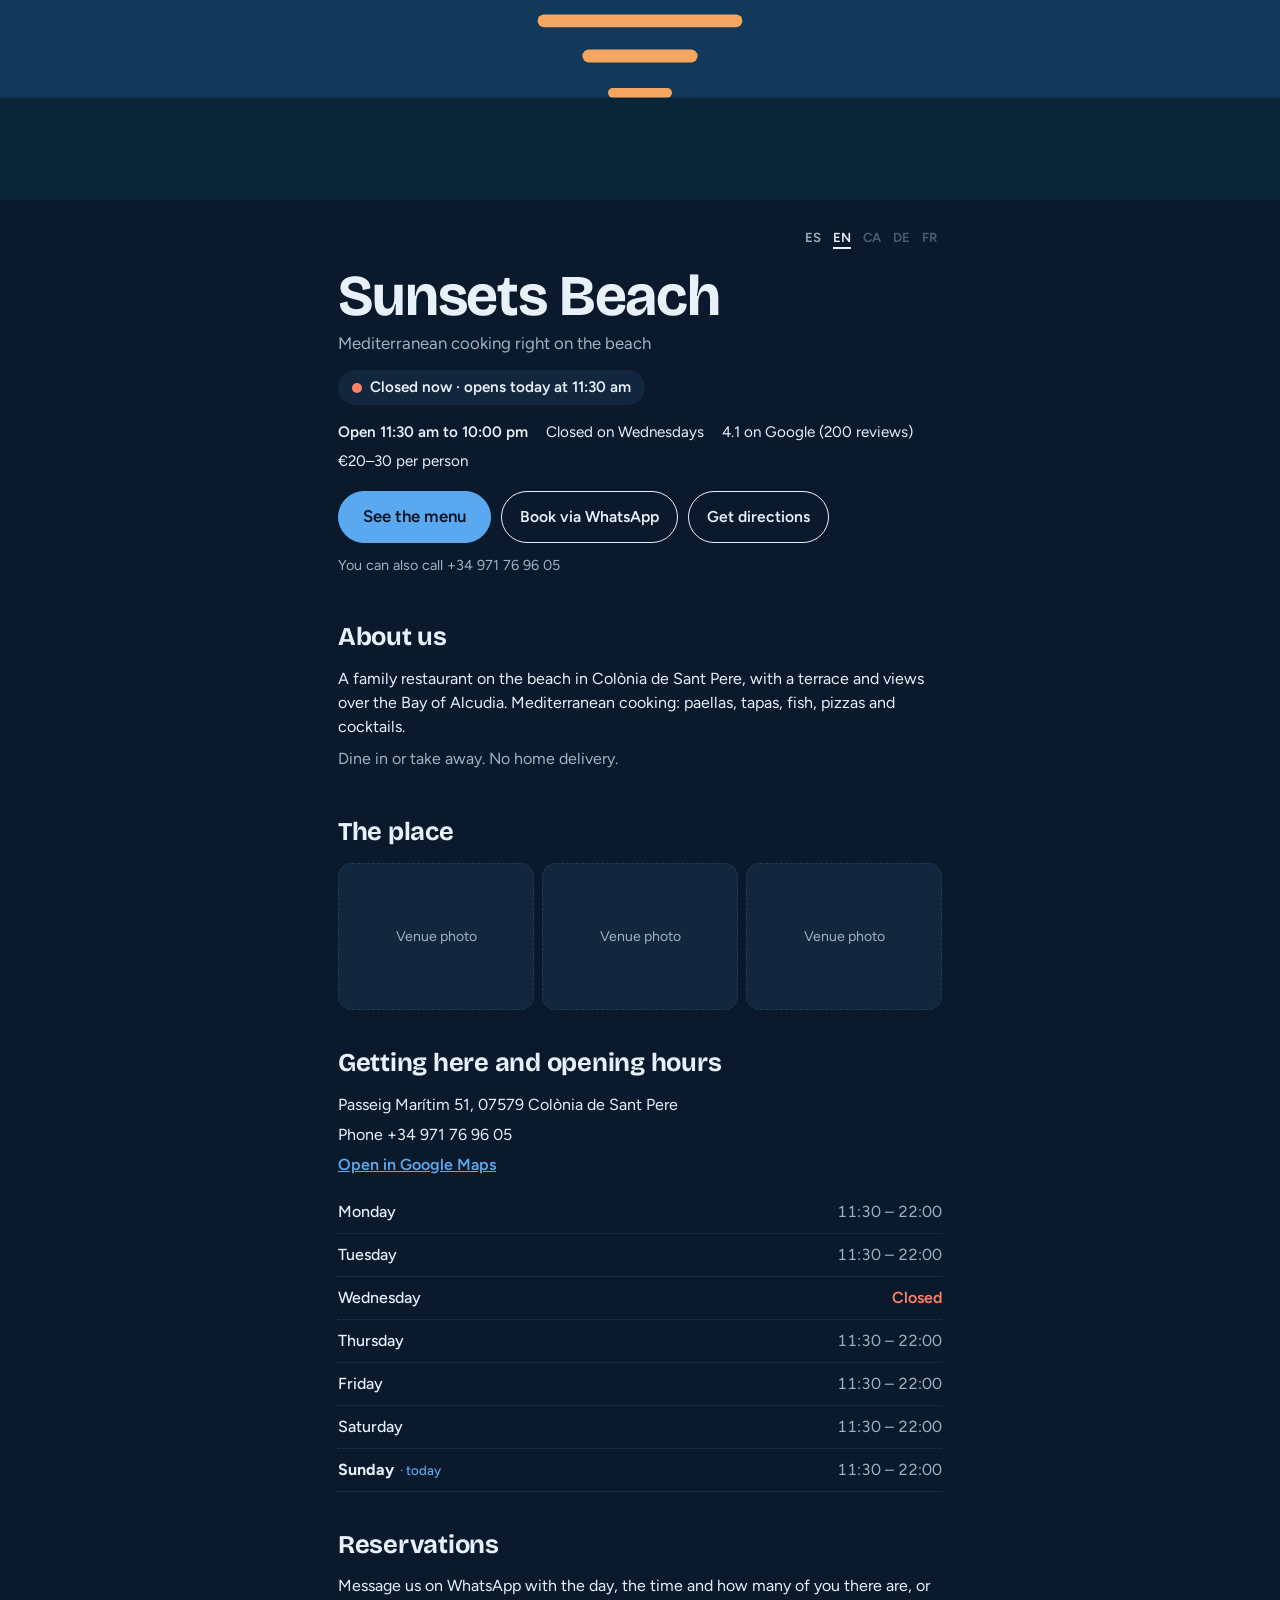
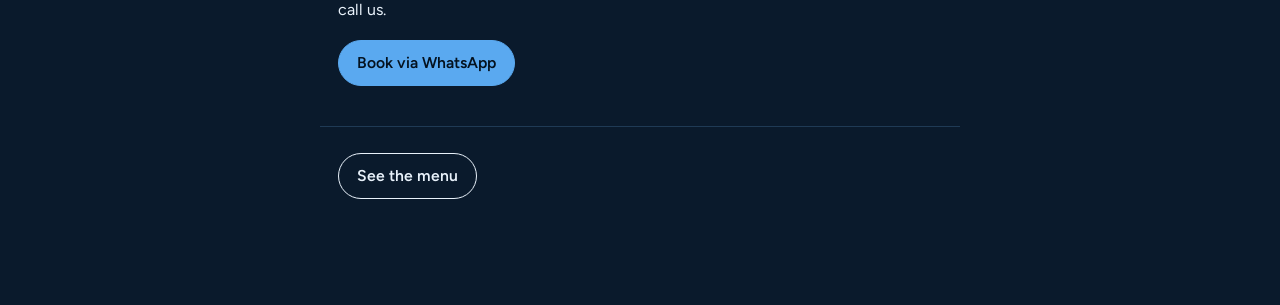
==== index.html @ a3f98890 "Icono de camara en lugar de la etiqueta y ficha desde favoritos El plato con ficha lleva un icono de" ====
<!doctype html>
<html lang="es">
<head>
<meta charset="utf-8">
<meta name="viewport" content="width=device-width, initial-scale=1, viewport-fit=cover">
<title>Sunsets Beach</title>
<link rel="preconnect" href="https://fonts.googleapis.com">
<link rel="preconnect" href="https://fonts.gstatic.com" crossorigin>
<link rel="stylesheet" href="https://fonts.googleapis.com/css2?family=Bricolage+Grotesque:opsz,wght@12..96,500;12..96,700&family=Figtree:wght@400;500;600&display=swap">
<script>try{if(localStorage.getItem("sb-theme")==="light")document.documentElement.setAttribute("data-theme","light")}catch(e){}</script>
<link rel="stylesheet" href="style.css?v=20261004c">
</head>
<body>
<svg class="hero-art" viewBox="0 0 400 200" preserveAspectRatio="xMidYMax slice" role="img" aria-label="Atardecer sobre el mar">
  <defs>
    <linearGradient id="sky" x1="0" y1="0" x2="0" y2="1">
      <stop class="sky-a" offset="0"/><stop class="sky-b" offset="0.62"/><stop class="sky-c" offset="1"/>
    </linearGradient>
    <clipPath id="above"><rect x="0" y="0" width="400" height="126"/></clipPath>
  </defs>
  <rect width="400" height="126" fill="url(#sky)"/>
  <circle class="sun" cx="200" cy="126" r="52" clip-path="url(#above)"/>
  <rect class="sea-a" y="126" width="400" height="74"/>
  <rect class="sea-b" y="168" width="400" height="32"/>
  <rect class="glint" x="150" y="132" width="100" height="4" rx="2"/>
  <rect class="glint" x="168" y="142" width="64" height="4" rx="2"/>
  <rect class="glint" x="182" y="153" width="36" height="4" rx="2"/>
  <rect class="glint" x="190" y="165" width="20" height="3" rx="1.5"/>
</svg>
<main>
  <div class="wrap intro">
    <div class="bar-top" style="margin-bottom:14px"><span></span><div class="lang" id="lang" aria-label="Idioma"></div></div>
    <h1>Sunsets Beach</h1>
    <p class="tagline" id="tagline"></p>
    <p class="status" id="status" role="status"></p>
    <ul class="facts" id="facts"></ul>
    <div class="actions">
      <a class="btn primary big" id="seeMenu" href="carta.html"></a>
      <a class="btn" id="reserve" href="#" target="_blank" rel="noopener"></a>
      <a class="btn" id="route" href="https://www.google.com/maps/search/?api=1&query=Sunsets+beach+Passeig+maritim+51+Colonia+de+Sant+Pere" target="_blank" rel="noopener"></a>
    </div>
    <p class="contact" id="contact"></p>
  </div>

  <section class="wrap p-section">
    <h2 id="aboutH"></h2>
    <p id="aboutP"></p>
    <p id="serviceP" style="color:var(--muted)"></p>
  </section>

  <section class="wrap p-section">
    <h2 id="photosH"></h2>
    <div class="photos" id="photos"></div>
  </section>

  <section class="wrap p-section">
    <h2 id="findH"></h2>
    <div class="place">
      <span id="addr"></span>
      <span id="phone"></span>
      <a class="inline" id="mapLink" href="https://www.google.com/maps/search/?api=1&query=Sunsets+beach+Passeig+maritim+51+Colonia+de+Sant+Pere" target="_blank" rel="noopener"></a>
    </div>
    <dl class="hours" id="hours" style="margin-top:14px"></dl>
  </section>

  <section class="wrap p-section">
    <h2 id="bookH"></h2>
    <p id="bookP"></p>
    <div class="actions"><a class="btn primary" id="bookWa" href="#" target="_blank" rel="noopener"></a></div>
  </section>

  <footer class="wrap" style="margin-top:40px">
    <a class="btn" id="footMenu" href="carta.html"></a>
  </footer>
</main>
<script type="application/ld+json">{"@context": "https://schema.org", "@type": "Restaurant", "name": "Sunsets Beach", "servesCuisine": "Mediterranean", "telephone": "+34971769605", "hasMenu": "carta.html", "address": {"@type": "PostalAddress", "streetAddress": "Passeig Marítim 51", "postalCode": "07579", "addressLocality": "Colònia de Sant Pere", "addressRegion": "Illes Balears", "addressCountry": "ES"}, "openingHoursSpecification": [{"@type": "OpeningHoursSpecification", "dayOfWeek": ["Monday", "Tuesday", "Thursday", "Friday", "Saturday", "Sunday"], "opens": "11:30", "closes": "22:00"}]}</script>
<script src="data.js?v=20261004c"></script>
<script src="portada.js?v=20261004c"></script>
</body>
</html>
---- style.css ----
/* Palette: blues taken from the restaurant's existing look. Warm tones stay only in the sunset artwork and as a warning colour. */
/* Oscuro por defecto; el claro se activa con data-theme="light" (ajuste en Filtros). */
:root {
  --bg: #0A1A2C;
  --ink: #E8F1FA;
  --muted: #9DB3C8;
  --line: #1F3A55;
  --accent: #5AA9F0;
  --on-accent: #04121F;
  --chip: #12273D;
  --raised: #1D4068;
  --raised-line: #5AA9F0;
  --warn: #FF8266;
  --ok: #4FD08E;
  --sky-a: #5B3F6B;
  --sky-b: #C4533F;
  --sky-c: #F08A4B;
  --sun: #FFD79A;
  --sea-a: #12395A;
  --sea-b: #0A2438;
  --glint: #F5A762;
  --font-display: "Bricolage Grotesque", "Trebuchet MS", system-ui, sans-serif;
  --font-body: "Figtree", system-ui, -apple-system, "Segoe UI", sans-serif;
  color-scheme: dark;
}
:root[data-theme="light"] {
  --bg: #F4F8FC;
  --ink: #0E2A47;
  --muted: #4A647D;
  --line: #D3E0EC;
  --accent: #1565C0;
  --on-accent: #FFFFFF;
  --chip: #E3EDF7;
  --raised: #FFFFFF;
  --raised-line: #1565C0;
  --warn: #C8391F;
  --ok: #1B8553;
  --sky-a: #FFD98F;
  --sky-b: #F7945F;
  --sky-c: #D2432A;
  --sun: #FFF0C2;
  --sea-a: #1B5E8F;
  --sea-b: #0F3F66;
  --glint: #FFD98F;
  color-scheme: light;
}

* { box-sizing: border-box; }
body {
  background: var(--bg);
  color: var(--ink);
  font-family: var(--font-body);
  font-size: 16px;
  line-height: 1.5;
  margin: 0;
  padding-bottom: 96px;
}
@media (prefers-reduced-motion: no-preference) { html { scroll-behavior: smooth; } }
button { font: inherit; color: inherit; }
:focus-visible { outline: 3px solid var(--accent); outline-offset: 2px; border-radius: 6px; }

.hero-art { display: block; width: 100%; height: 200px; }
.hero-art .sky-a { stop-color: var(--sky-a); }
.hero-art .sky-b { stop-color: var(--sky-b); }
.hero-art .sky-c { stop-color: var(--sky-c); }
.hero-art .sun { fill: var(--sun); }
.hero-art .sea-a { fill: var(--sea-a); }
.hero-art .sea-b { fill: var(--sea-b); }
.hero-art .glint { fill: var(--glint); }

.wrap { max-width: 640px; margin: 0 auto; padding-inline: 18px; }

.intro { padding-block: 22px 8px; }
.intro h1 {
  font-family: var(--font-display);
  font-weight: 700;
  font-size: clamp(2.4rem, 11vw, 3.6rem);
  line-height: 1;
  letter-spacing: -0.02em;
  margin: 0 0 6px;
  text-wrap: balance;
}
.intro .tagline { margin: 0; color: var(--muted); font-size: 1.05rem; }
.facts { display: flex; flex-wrap: wrap; gap: 6px 18px; margin: 16px 0 0; padding: 0; list-style: none; font-size: 0.95rem; }
.facts li { min-width: 0; }
.facts b { font-weight: 600; }

.actions { display: flex; flex-wrap: wrap; gap: 10px; margin-top: 18px; }
.btn {
  display: inline-flex; align-items: center; gap: 8px;
  min-height: 46px; padding: 0 18px;
  border-radius: 999px; border: 1.5px solid var(--ink);
  background: transparent; color: var(--ink);
  font-weight: 600; font-size: 0.98rem; text-decoration: none; cursor: pointer;
}
.btn.primary { background: var(--accent); border-color: var(--accent); color: var(--on-accent); }
.contact { margin: 12px 0 0; font-size: 0.9rem; color: var(--muted); }

.bar {
  position: sticky; top: env(safe-area-inset-top, 0px); z-index: 5;
  background: var(--bg); border-bottom: 1px solid var(--line);
  margin-top: 8px;
}
.bar-inner { display: flex; flex-direction: column; gap: 8px; padding-block: 10px; }
.bar-top { display: flex; align-items: center; justify-content: space-between; gap: 12px; }
.seg { display: flex; padding: 3px; gap: 2px; background: var(--chip); border-radius: 999px; }
.seg button { border: 0; background: transparent; border-radius: 999px; padding: 7px 18px; font-weight: 600; font-size: 0.95rem; cursor: pointer; color: var(--ink); }
.seg button[aria-pressed="true"] { background: var(--ink); color: var(--bg); }
.chips { display: flex; gap: 8px; overflow-x: auto; min-width: 0; scrollbar-width: none; padding-block: 2px; }
.chips::-webkit-scrollbar { display: none; }
.chip {
  flex: none; border: 0; background: var(--chip); color: var(--ink);
  border-radius: 999px; padding: 8px 14px; font-weight: 500; font-size: 0.92rem; cursor: pointer; white-space: nowrap;
}
.chip[aria-current="true"] { background: var(--ink); color: var(--bg); }
.lang { display: flex; gap: 2px; flex: none; font-size: 0.82rem; font-weight: 600; }
.lang button { border: 0; background: transparent; padding: 6px 5px; cursor: pointer; color: var(--muted); border-radius: 6px; }
.lang button[aria-pressed="true"] { color: var(--ink); text-decoration: underline; text-decoration-thickness: 2px; text-underline-offset: 5px; }
.lang button[disabled] { opacity: 0.45; cursor: not-allowed; }

.section { padding-top: 24px; scroll-margin-top: 118px; }
.section h2 {
  font-family: var(--font-display); font-weight: 700; font-size: 1.45rem; letter-spacing: -0.01em;
  margin: 0 0 4px;
}
.note { margin: 0 0 6px; color: var(--muted); font-size: 0.92rem; }
.dishes { list-style: none; margin: 0; padding: 0; }
.dish {
  display: grid; grid-template-columns: minmax(0, 1fr) auto auto; align-items: start; column-gap: 10px;
  padding: 14px 0; border-bottom: 1px dotted var(--line);
}
.dish h3 { margin: 0; font-size: 1.04rem; font-weight: 600; line-height: 1.3; }
.dish p { margin: 2px 0 0; color: var(--muted); font-size: 0.93rem; line-height: 1.4; }
.price { font-weight: 600; font-variant-numeric: tabular-nums; white-space: nowrap; padding-top: 1px; text-align: right; }
.price small { display: block; font-weight: 400; color: var(--muted); font-size: 0.74rem; }
.fav { border: 0; background: transparent; width: 36px; height: 36px; margin: -6px -8px 0 0; display: grid; place-items: center; cursor: pointer; border-radius: 50%; }
.fav svg { width: 22px; height: 22px; fill: none; stroke: var(--muted); stroke-width: 1.8; }
.fav[aria-pressed="true"] svg { fill: var(--warn); stroke: var(--warn); }
.extras { margin-top: 14px; padding: 14px 16px; background: var(--chip); border-radius: 14px; }
.extras h3 { margin: 0 0 8px; font-size: 0.95rem; font-weight: 600; }
.extras ul { list-style: none; margin: 0; padding: 0; display: grid; gap: 4px; }
.extras li { display: flex; justify-content: space-between; gap: 12px; font-size: 0.93rem; font-variant-numeric: tabular-nums; }
.demo-note { margin: 12px 0 0; font-size: 0.8rem; line-height: 1.35; color: var(--muted); }
.demo-note b { font-weight: 600; color: var(--ink); }
.group-title { font-family: var(--font-display); font-weight: 700; font-size: 1.15rem; color: var(--muted); margin: 44px 0 0; padding-top: 14px; border-top: 1px solid var(--line); scroll-margin-top: 118px; }
#menu > .group-title:first-child { position: absolute; width: 1px; height: 1px; margin: 0; padding: 0; border: 0; overflow: hidden; clip-path: inset(50%); white-space: nowrap; }

footer { margin-top: 40px; padding-block: 26px 10px; border-top: 1px solid var(--line); color: var(--muted); font-size: 0.92rem; }
footer p { margin: 0 0 4px; }

.tray {
  position: fixed; left: 0; right: 0; bottom: 0; z-index: 8;
  padding: 0 20px calc(18px + env(safe-area-inset-bottom, 0px));
  background: var(--raised); border-top: 2px solid var(--raised-line);
  border-radius: 18px 18px 0 0; box-shadow: 0 -12px 32px rgba(0, 0, 0, 0.45);
}
.tray[hidden] { display: none; }
.tray-inner { max-width: 640px; margin: 0 auto; }
.tray-total { font-variant-numeric: tabular-nums; font-weight: 700; }
.tray-list { list-style: none; margin: 4px 0 8px; padding: 0; max-height: 34vh; overflow-y: auto; transition: max-height 0.28s ease; }
.tray-list li { display: flex; justify-content: space-between; gap: 14px; padding: 14px 0; border-bottom: 1px solid color-mix(in srgb, var(--ink) 16%, transparent); font-size: 0.94rem; }
.tray-list li span:first-child { min-width: 0; }
.tray-note { margin: 14px 0 0; font-size: 0.82rem; color: var(--muted); }
.link-btn { border: 0; background: transparent; color: var(--accent); font-weight: 600; cursor: pointer; padding: 0; text-decoration: underline; }

/* ---- portada y cabecera de la carta ---- */
.slim { display: flex; align-items: center; justify-content: space-between; gap: 12px; padding-block: 14px 4px; }
.slim a { display: inline-flex; align-items: center; gap: 10px; color: var(--ink); text-decoration: none; font-family: var(--font-display); font-weight: 700; font-size: 1.3rem; letter-spacing: -0.01em; }
.slim svg { width: 34px; height: 34px; flex: none; }
.slim .where { color: var(--muted); font-family: var(--font-body); font-weight: 500; font-size: 0.95rem; }
.btn.big { min-height: 52px; padding: 0 24px; font-size: 1.05rem; }
.p-section { padding-top: 34px; }
.p-section h2 { font-family: var(--font-display); font-weight: 700; font-size: 1.6rem; letter-spacing: -0.01em; margin: 0 0 10px; }
.p-section p { margin: 0 0 8px; max-width: 60ch; }
.photos { display: grid; grid-template-columns: repeat(3, minmax(0, 1fr)); gap: 8px; margin-top: 12px; }
.ph { aspect-ratio: 4 / 3; max-width: 100%; border: 1.5px dashed var(--line); border-radius: 14px; background: var(--chip); display: grid; place-items: center; text-align: center; padding: 10px; color: var(--muted); font-size: 0.88rem; }
.hours { margin: 0; padding: 0; }
.hours div { display: flex; justify-content: space-between; gap: 12px; padding: 9px 0; border-bottom: 1px dotted var(--line); font-variant-numeric: tabular-nums; }
.hours dt { font-weight: 500; }
.hours dd { margin: 0; color: var(--muted); }
.hours .off dd { color: var(--warn); font-weight: 600; }
.place { display: grid; gap: 6px; }
.place a.inline { color: var(--accent); font-weight: 600; }
[hidden] { display: none !important; }

/* ---- alérgenos ---- */
.al-text { margin: 5px 0 0; font-size: 0.86rem; font-style: italic; color: var(--muted); line-height: 1.35; }
.al-text .hit { font-weight: 600; color: var(--warn); }
.al-ctrl { display: flex; flex-wrap: wrap; align-items: center; gap: 10px 16px; margin-top: 18px; }
.switch { display: inline-flex; align-items: center; gap: 10px; border: 0; background: transparent; cursor: pointer; font-weight: 600; font-size: 0.95rem; padding: 4px 0; }
.switch .track { width: 44px; height: 26px; border-radius: 999px; background: var(--line); position: relative; flex: none; transition: background 0.15s; }
.switch .track::after { content: ""; position: absolute; top: 3px; left: 3px; width: 20px; height: 20px; border-radius: 50%; background: var(--bg); transition: transform 0.15s; }
.switch[aria-checked="true"] .track { background: var(--accent); }
.switch[aria-checked="true"] .track::after { transform: translateX(18px); }
.btn.small { min-height: 38px; padding: 0 14px; font-size: 0.9rem; }
.btn.small[aria-expanded="true"] { background: var(--ink); color: var(--bg); }
.avoid-panel { margin-top: 12px; padding: 14px 16px; background: var(--chip); border-radius: 14px; }
.avoid-panel h3, .sheet h3 { margin: 0; font-size: 0.98rem; font-weight: 600; }
.avoid-panel .opts, .sheet .opts { display: flex; flex-wrap: wrap; gap: 8px; margin-top: 10px; }
.opt { border: 1.5px solid var(--line); background: var(--bg); color: var(--ink); border-radius: 999px; padding: 7px 13px; cursor: pointer; font-size: 0.9rem; }
.opt[aria-pressed="true"] { background: var(--accent); border-color: var(--accent); color: var(--on-accent); font-weight: 600; }
.avoid-panel .tray-note { margin-top: 10px; }
.avoid-status { margin: 10px 0 0; font-size: 0.92rem; }
.avoid-status b { font-weight: 600; }

/* ---- dieta ---- */
.tags { display: flex; flex-wrap: wrap; gap: 5px; margin-top: 6px; }
.tag { font-size: 0.74rem; font-weight: 600; padding: 2px 9px; border-radius: 999px; background: var(--chip); color: var(--ink); }
.filter-sec + .filter-sec { margin-top: 16px; }
.dish.nofit h3, .dish.nofit p:not(.al-text), .dish.nofit .price { opacity: 0.4; }

/* ---- resumen desplegable ---- */
.tray-head { position: relative; display: flex; align-items: center; justify-content: space-between; gap: 12px; width: 100%; border: 0; background: transparent; cursor: pointer; padding: 26px 0 18px; text-align: left; touch-action: none; user-select: none; }
.grab { position: absolute; top: 9px; left: 50%; width: 42px; height: 4px; margin-left: -21px; border-radius: 2px; background: color-mix(in srgb, var(--ink) 45%, transparent); }
.th-left { display: flex; flex-direction: column; min-width: 0; }
.th-left span { font-weight: 600; }
.th-left small { color: var(--muted); font-size: 0.82rem; }
.th-right { display: flex; align-items: center; gap: 10px; flex: none; }
.chev { width: 36px; height: 36px; border-radius: 50%; background: var(--accent); color: var(--on-accent); display: grid; place-items: center; transition: transform 0.2s; }
.chev svg { width: 20px; height: 20px; fill: none; stroke: currentColor; stroke-width: 2.4; stroke-linecap: round; stroke-linejoin: round; }
.tray-head[aria-expanded="true"] .chev { transform: rotate(180deg); }
.tray-list li { align-items: center; }
.tray-list .nm { flex: 1; min-width: 0; }
.tray-list .pr { min-width: 66px; text-align: right; font-variant-numeric: tabular-nums; }
.step { display: inline-flex; align-items: center; gap: 8px; flex: none; }
.step button { width: 38px; height: 38px; border-radius: 50%; border: 1.5px solid color-mix(in srgb, var(--ink) 40%, transparent); background: transparent; cursor: pointer; font-size: 1.1rem; line-height: 1; }
.step span { min-width: 22px; text-align: center; font-weight: 600; font-variant-numeric: tabular-nums; }
.tray-actions { display: flex; flex-wrap: wrap; align-items: center; gap: 12px 22px; margin-top: 20px; }

/* ---- buscador ---- */
.search { margin-top: 8px; }
.search input { width: 100%; min-height: 48px; border: 1.5px solid var(--line); border-radius: 999px; padding: 0 20px; background: var(--bg); color: var(--ink); font: inherit; }
.search input::placeholder { color: var(--muted); }
.search-info { margin: 8px 4px 0; color: var(--muted); font-size: 0.9rem; }

/* ---- modo camarero ---- */
.waiter { position: fixed; inset: 0; z-index: 30; background: var(--bg); color: var(--ink); overflow-y: auto; padding: calc(16px + env(safe-area-inset-top, 0px)) 20px calc(28px + env(safe-area-inset-bottom, 0px)); }
.waiter-inner { max-width: 640px; margin: 0 auto; }
.waiter-top { display: flex; justify-content: space-between; align-items: center; gap: 12px; }
.waiter h2 { font-family: var(--font-display); font-weight: 700; font-size: 2rem; line-height: 1.1; margin: 18px 0 2px; }
.waiter .sub { margin: 0 0 18px; color: var(--muted); }
.w-list { list-style: none; margin: 0; padding: 0; }
.w-list li { display: grid; grid-template-columns: auto minmax(0, 1fr); gap: 14px; align-items: baseline; padding: 14px 0; border-bottom: 1px solid var(--line); }
.w-qty { font-family: var(--font-display); font-weight: 700; font-size: 2rem; color: var(--accent); min-width: 2.2ch; font-variant-numeric: tabular-nums; }
.w-name { font-family: var(--font-display); font-weight: 700; font-size: 1.55rem; line-height: 1.2; }
.w-trans { display: block; color: var(--muted); font-size: 1rem; font-weight: 400; font-family: var(--font-body); }
.w-avoid { margin-top: 20px; padding: 14px 16px; border-radius: 14px; background: var(--chip); font-size: 1.15rem; line-height: 1.4; }
.w-avoid b { color: var(--warn); }
.w-avoid small { display: block; color: var(--muted); font-size: 0.9rem; margin-top: 2px; }
.w-note { margin-top: 22px; color: var(--muted); font-size: 0.9rem; }

/* ---- estado abierto/cerrado ---- */
.status { display: inline-flex; align-items: center; gap: 8px; margin: 14px 0 0; padding: 6px 14px; border-radius: 999px; background: var(--chip); font-weight: 600; font-size: 0.95rem; }
.status::before { content: ""; width: 10px; height: 10px; border-radius: 50%; background: var(--warn); flex: none; }
.status.open::before { background: var(--ok); }
.hours .today dt { font-weight: 700; }
.hours .today dt small { font-weight: 500; color: var(--accent); margin-left: 6px; }

/* ---- favoritos de la casa ---- */
.stars-wrap { margin-top: 18px; }
.stars-wrap h2 { font-family: var(--font-display); font-weight: 700; font-size: 1.1rem; margin: 0 0 8px; }
.stars { display: flex; gap: 10px; overflow-x: auto; scroll-snap-type: x proximity; padding-bottom: 6px; scrollbar-width: thin; }
.star { flex: 0 0 auto; width: 176px; min-width: 0; text-align: left; border: 1px solid color-mix(in srgb, var(--accent) 40%, transparent); border-radius: 14px; background: color-mix(in srgb, var(--accent) 12%, var(--bg)); color: var(--ink); padding: 11px 13px; cursor: pointer; scroll-snap-align: start; display: flex; flex-direction: column; gap: 4px; }
.star h3 { margin: 0; font-family: var(--font-display); font-weight: 700; font-size: 1rem; line-height: 1.2; }
.star p { margin: 0; color: var(--muted); font-size: 0.82rem; line-height: 1.3; flex: 1; display: -webkit-box; -webkit-line-clamp: 2; -webkit-box-orient: vertical; overflow: hidden; }
.star .sp { font-weight: 700; font-variant-numeric: tabular-nums; }
.star.nofit { opacity: 0.45; }
@keyframes flash { from { background: var(--chip); } to { background: transparent; } }
.dish.flash { animation: flash 1.6s ease-out; }
@media (prefers-reduced-motion: reduce) { .dish.flash { animation: none; background: var(--chip); } }

/* ---- cabecera compacta ---- */
.head-tools { display: flex; align-items: center; gap: 8px; flex: none; }
.icon-btn { width: 40px; height: 40px; border-radius: 50%; border: 1.5px solid var(--line); background: transparent; color: var(--ink); display: grid; place-items: center; cursor: pointer; }
.icon-btn svg { width: 20px; height: 20px; fill: none; stroke: currentColor; stroke-width: 2; stroke-linecap: round; }
.icon-btn[aria-expanded="true"] { background: var(--ink); color: var(--bg); border-color: var(--ink); }
.langmenu { position: relative; }
.langmenu summary { list-style: none; display: inline-flex; align-items: center; gap: 8px; min-height: 40px; padding: 0 12px; border: 1.5px solid var(--line); border-radius: 999px; font-weight: 600; font-size: 0.85rem; cursor: pointer; }
.langmenu summary::-webkit-details-marker { display: none; }
.langmenu summary::after { content: ""; width: 6px; height: 6px; border: solid currentColor; border-width: 0 2px 2px 0; transform: rotate(45deg); margin-top: -3px; }
.langmenu[open] summary::after { transform: rotate(-135deg); margin-top: 3px; }
.langmenu .lang { position: absolute; right: 0; top: calc(100% + 6px); z-index: 12; flex-direction: column; gap: 0; min-width: 150px; padding: 6px; background: var(--bg); border: 1px solid var(--line); border-radius: 14px; box-shadow: 0 10px 30px rgba(0, 0, 0, 0.35); font-size: 0.95rem; }
.langmenu .lang button { text-align: left; padding: 10px 12px; color: var(--ink); border-radius: 8px; text-decoration: none; }
.langmenu .lang button[aria-pressed="true"] { background: var(--chip); text-decoration: none; }
.langmenu .lang button[disabled] { color: var(--muted); }
.btn.small svg { width: 18px; height: 18px; fill: none; stroke: currentColor; stroke-width: 2; stroke-linecap: round; }
.badge { min-width: 20px; height: 20px; padding: 0 6px; border-radius: 999px; background: var(--accent); color: var(--on-accent); font-size: 0.75rem; display: inline-grid; place-items: center; }
#filtersBtn { flex: none; }

/* ---- hoja de filtros ---- */
.sheet-back { position: fixed; inset: 0; z-index: 20; background: rgba(2, 10, 20, 0.6); }
.sheet { position: fixed; left: 0; right: 0; bottom: 0; z-index: 21; max-height: 86vh; overflow-y: auto; background: var(--bg); border-top: 1px solid var(--line); border-radius: 20px 20px 0 0; padding: 18px 18px calc(22px + env(safe-area-inset-bottom, 0px)); }
.sheet-inner { max-width: 640px; margin: 0 auto; }
.sheet-top { display: flex; justify-content: space-between; align-items: center; gap: 12px; }
.sheet h2 { font-family: var(--font-display); font-weight: 700; font-size: 1.4rem; margin: 0; }
.sheet .filter-sec { margin-top: 18px; }
.sheet .tray-note { margin-top: 16px; }
.star .sp small { font-weight: 400; font-size: 0.74rem; color: var(--muted); }
.tray .tray-note { color: color-mix(in srgb, var(--ink) 75%, transparent); }
.tray .th-left small { color: color-mix(in srgb, var(--ink) 75%, transparent); }
.tray .link-btn { color: var(--ink); }

/* ---- resumen: tres estados (cerrado, abierto, ampliado) ---- */
.tray-body { display: grid; grid-template-rows: 0fr; transition: grid-template-rows 0.28s ease; }
.tray-body-in { min-height: 0; overflow: hidden; }
.tray[data-state="open"] .tray-body, .tray[data-state="full"] .tray-body { grid-template-rows: 1fr; }
.tray[data-state="full"] .tray-list { max-height: calc(100dvh - 330px); min-height: min(46dvh, calc(100dvh - 330px)); }
.tray .tray-actions .btn.small { min-height: 46px; padding: 0 20px; }
.tray-back { position: fixed; inset: 0; z-index: 7; background: rgba(2, 10, 20, 0.55); }
.tray[data-state="closed"] .chev { transform: none; }
.tray[data-state="open"] .chev, .tray[data-state="full"] .chev { transform: rotate(180deg); }
@media (prefers-reduced-motion: reduce) { .tray-body, .tray-list { transition: none; } }

/* ---- ficha de plato ---- */
.cam, .cam-ico { display: inline-grid; place-items: center; width: 22px; height: 22px; margin: -4px 0 -4px 7px; vertical-align: middle; color: var(--accent); }
.cam { border: 0; background: transparent; padding: 0; cursor: pointer; border-radius: 6px; }
.cam svg, .cam-ico svg { width: 18px; height: 18px; fill: none; stroke: currentColor; stroke-width: 2; stroke-linejoin: round; }
.dish.has-ficha { cursor: pointer; }
.ficha { padding: 0; max-height: 92dvh; }
.ficha-photo { position: relative; aspect-ratio: 4 / 3; max-height: 46dvh; width: 100%; background: var(--chip); touch-action: none; overflow: hidden; border-radius: 20px 20px 0 0; }
.ficha-photo img { width: 100%; height: 100%; object-fit: cover; display: block; pointer-events: none; -webkit-user-drag: none; user-select: none; }
.ficha-photo .ph-fallback { display: none; position: absolute; inset: 0; place-items: center; color: var(--muted); }
.ficha-photo.no-photo img { display: none; }
.ficha-photo.no-photo .ph-fallback { display: grid; }
.ficha-photo .grab { background: rgba(255, 255, 255, 0.85); box-shadow: 0 0 0 1px rgba(0, 0, 0, 0.25); }
.ficha-close { position: absolute; top: 12px; right: 12px; background: rgba(4, 14, 26, 0.7); border-color: rgba(255, 255, 255, 0.5); color: #fff; }
.ficha-body { padding: 20px 20px calc(24px + env(safe-area-inset-bottom, 0px)); }
.ficha-head { display: flex; justify-content: space-between; align-items: baseline; gap: 14px; }
.ficha-head h2 { font-size: 1.6rem; line-height: 1.15; }
.ficha-price { font-weight: 700; font-variant-numeric: tabular-nums; white-space: nowrap; text-align: right; }
.ficha-price small { display: block; font-weight: 400; color: var(--muted); font-size: 0.78rem; }
.ficha-short { margin: 10px 0 0; color: var(--muted); }
.ficha h3 { margin: 22px 0 8px; font-size: 0.98rem; font-weight: 600; }
.ficha-ing { margin: 0; }
.al-tags .tag { font-size: 0.82rem; padding: 4px 11px; }
.al-tags .hit { background: var(--warn); color: var(--bg); }
.ficha .muted { color: var(--muted); }
.ficha-add { width: 100%; justify-content: center; margin-top: 26px; }
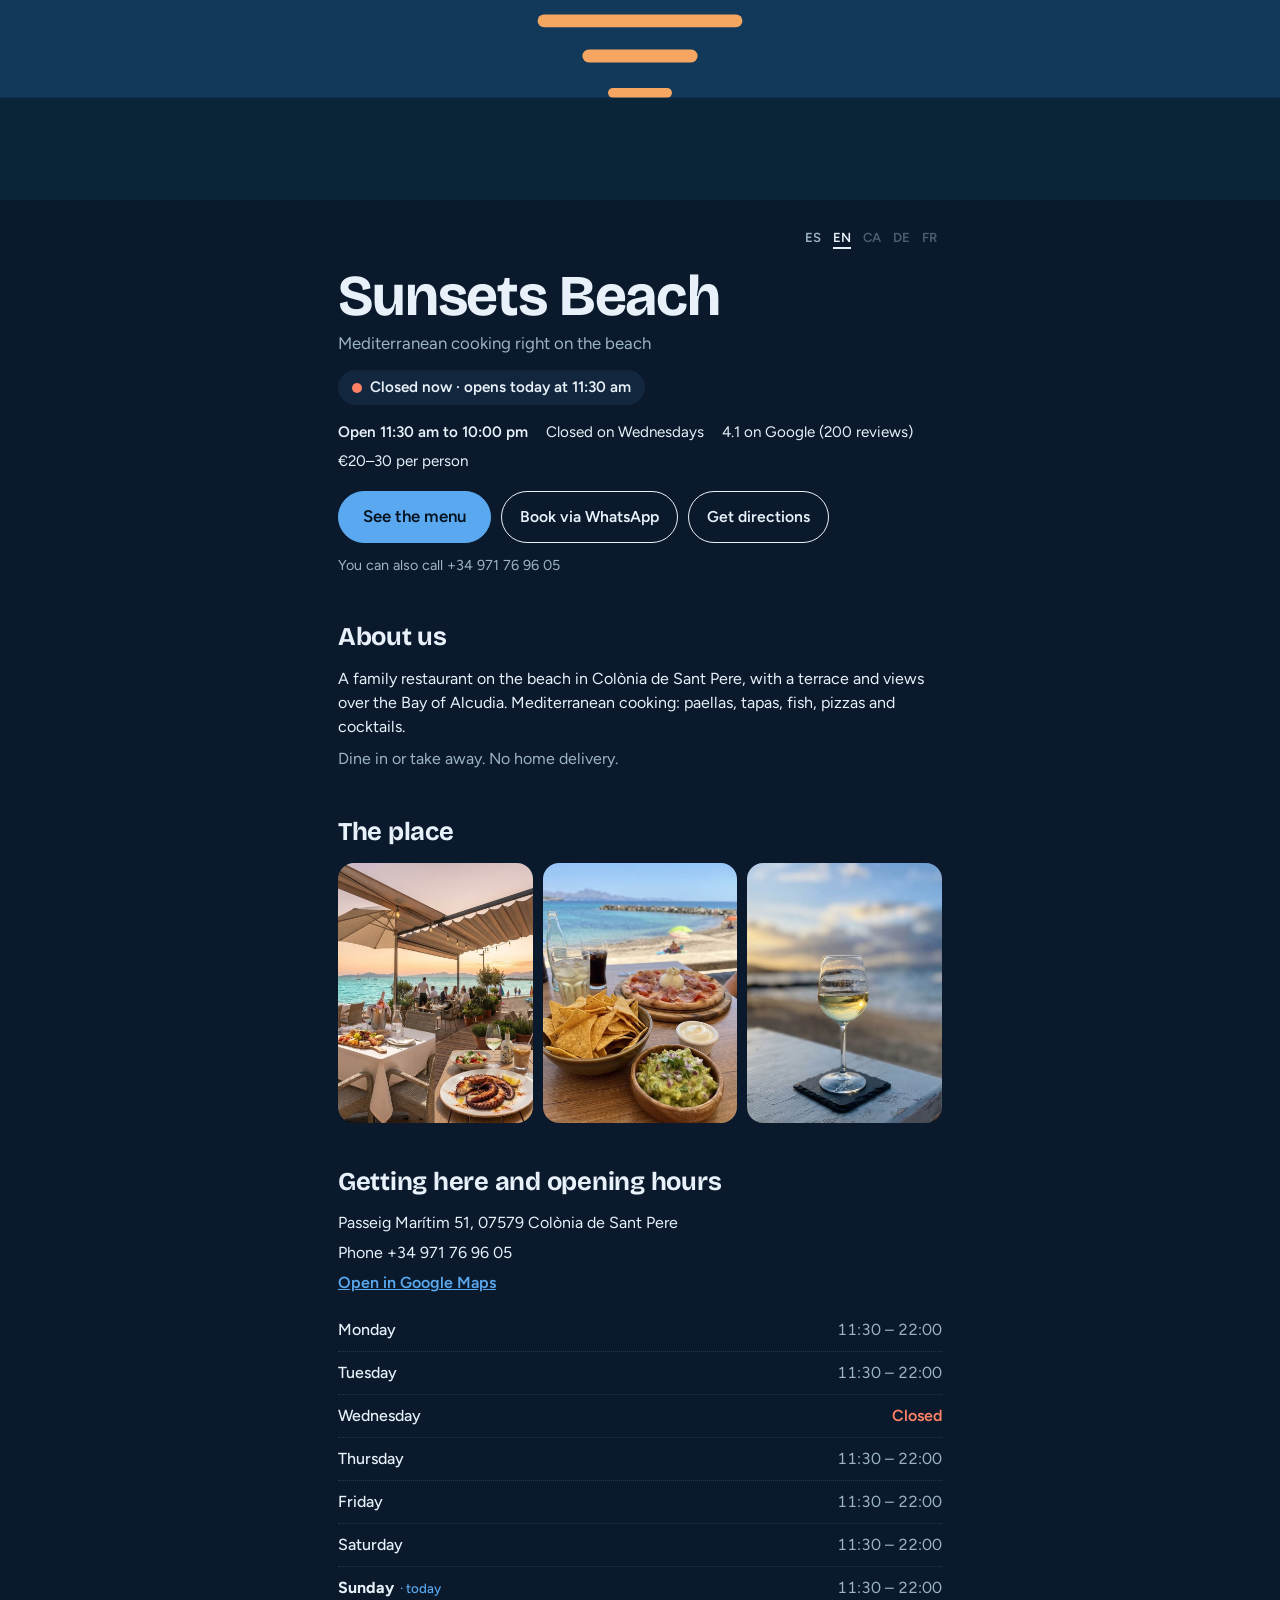
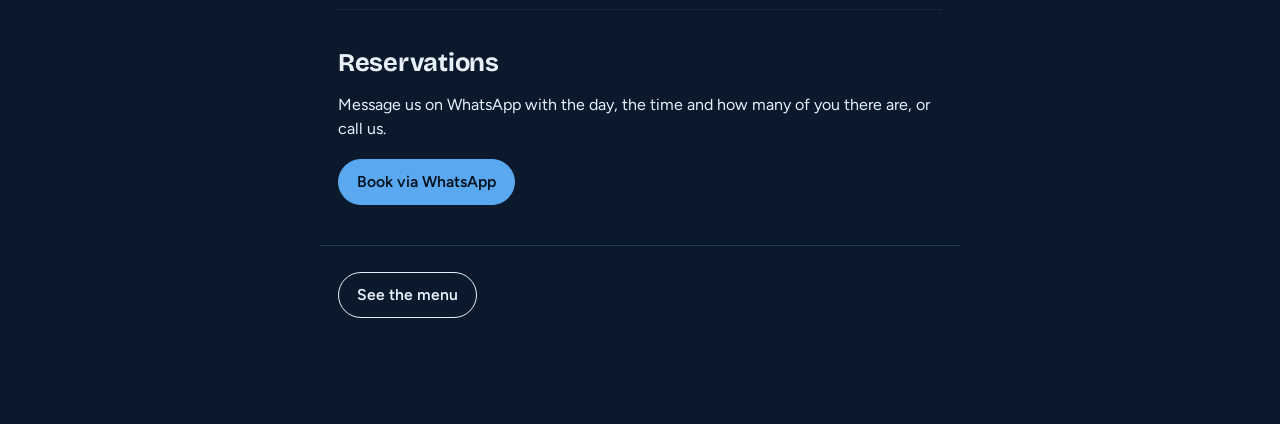
==== commit e5b44bc1: "Portada: carrusel con tres fotos de ejemplo (IA) Co-Authored-By: Claude Sonnet 5.5 <noreply@anthropi" ====
--- a/index.html
+++ b/index.html
@@ -1,5 +1,5 @@
 <!doctype html>
-<html lang="es">
+<html lang="es" data-default-theme="dark">
 <head>
 <meta charset="utf-8">
 <meta name="viewport" content="width=device-width, initial-scale=1, viewport-fit=cover">
@@ -7,8 +7,8 @@
 <link rel="preconnect" href="https://fonts.googleapis.com">
 <link rel="preconnect" href="https://fonts.gstatic.com" crossorigin>
 <link rel="stylesheet" href="https://fonts.googleapis.com/css2?family=Bricolage+Grotesque:opsz,wght@12..96,500;12..96,700&family=Figtree:wght@400;500;600&display=swap">
-<script>try{if(localStorage.getItem("sb-theme")==="light")document.documentElement.setAttribute("data-theme","light")}catch(e){}</script>
-<link rel="stylesheet" href="style.css?v=20261004c">
+<script>try{var d=document.documentElement,t=localStorage.getItem("sb-theme")||d.getAttribute("data-default-theme");if(t==="light")d.setAttribute("data-theme","light")}catch(e){}</script>
+<link rel="stylesheet" href="style.css?v=20261004i">
 </head>
 <body>
 <svg class="hero-art" viewBox="0 0 400 200" preserveAspectRatio="xMidYMax slice" role="img" aria-label="Atardecer sobre el mar">
@@ -74,7 +74,7 @@
   </footer>
 </main>
 <script type="application/ld+json">{"@context": "https://schema.org", "@type": "Restaurant", "name": "Sunsets Beach", "servesCuisine": "Mediterranean", "telephone": "+34971769605", "hasMenu": "carta.html", "address": {"@type": "PostalAddress", "streetAddress": "Passeig Marítim 51", "postalCode": "07579", "addressLocality": "Colònia de Sant Pere", "addressRegion": "Illes Balears", "addressCountry": "ES"}, "openingHoursSpecification": [{"@type": "OpeningHoursSpecification", "dayOfWeek": ["Monday", "Tuesday", "Thursday", "Friday", "Saturday", "Sunday"], "opens": "11:30", "closes": "22:00"}]}</script>
-<script src="data.js?v=20261004c"></script>
-<script src="portada.js?v=20261004c"></script>
+<script src="data.js?v=20261004i"></script>
+<script src="portada.js?v=20261004i"></script>
 </body>
 </html>
--- a/style.css
+++ b/style.css
@@ -98,7 +98,8 @@
 
 .bar {
   position: sticky; top: env(safe-area-inset-top, 0px); z-index: 5;
-  background: var(--bg); border-bottom: 1px solid var(--line);
+  background: var(--raised); border-bottom: 1px solid var(--raised-line);
+  box-shadow: 0 10px 24px rgba(0, 0, 0, 0.32);
   margin-top: 8px;
 }
 .bar-inner { display: flex; flex-direction: column; gap: 8px; padding-block: 10px; }
@@ -118,10 +119,11 @@
 .lang button[aria-pressed="true"] { color: var(--ink); text-decoration: underline; text-decoration-thickness: 2px; text-underline-offset: 5px; }
 .lang button[disabled] { opacity: 0.45; cursor: not-allowed; }
 
-.section { padding-top: 24px; scroll-margin-top: 118px; }
+.section { padding-top: 30px; scroll-margin-top: 118px; }
+.section + .section { margin-top: 18px; border-top: 1px solid var(--line); }
 .section h2 {
-  font-family: var(--font-display); font-weight: 700; font-size: 1.45rem; letter-spacing: -0.01em;
-  margin: 0 0 4px;
+  font-family: var(--font-display); font-weight: 700; font-size: 1.85rem; line-height: 1.1; letter-spacing: -0.015em; color: var(--accent);
+  margin: 0 0 6px;
 }
 .note { margin: 0 0 6px; color: var(--muted); font-size: 0.92rem; }
 .dishes { list-style: none; margin: 0; padding: 0; }
@@ -142,7 +144,7 @@
 .extras li { display: flex; justify-content: space-between; gap: 12px; font-size: 0.93rem; font-variant-numeric: tabular-nums; }
 .demo-note { margin: 12px 0 0; font-size: 0.8rem; line-height: 1.35; color: var(--muted); }
 .demo-note b { font-weight: 600; color: var(--ink); }
-.group-title { font-family: var(--font-display); font-weight: 700; font-size: 1.15rem; color: var(--muted); margin: 44px 0 0; padding-top: 14px; border-top: 1px solid var(--line); scroll-margin-top: 118px; }
+.group-title { font-family: var(--font-display); font-weight: 700; font-size: 2.1rem; letter-spacing: -0.02em; color: var(--ink); margin: 56px 0 0; padding-top: 12px; border-top: 4px solid var(--accent); scroll-margin-top: 118px; }
 #menu > .group-title:first-child { position: absolute; width: 1px; height: 1px; margin: 0; padding: 0; border: 0; overflow: hidden; clip-path: inset(50%); white-space: nowrap; }
 
 footer { margin-top: 40px; padding-block: 26px 10px; border-top: 1px solid var(--line); color: var(--muted); font-size: 0.92rem; }
@@ -172,8 +174,13 @@
 .p-section { padding-top: 34px; }
 .p-section h2 { font-family: var(--font-display); font-weight: 700; font-size: 1.6rem; letter-spacing: -0.01em; margin: 0 0 10px; }
 .p-section p { margin: 0 0 8px; max-width: 60ch; }
-.photos { display: grid; grid-template-columns: repeat(3, minmax(0, 1fr)); gap: 8px; margin-top: 12px; }
-.ph { aspect-ratio: 4 / 3; max-width: 100%; border: 1.5px dashed var(--line); border-radius: 14px; background: var(--chip); display: grid; place-items: center; text-align: center; padding: 10px; color: var(--muted); font-size: 0.88rem; }
+.photos { display: flex; gap: 10px; overflow-x: auto; scroll-snap-type: x mandatory; margin-top: 12px; padding-bottom: 6px; scrollbar-width: thin; }
+.shot { position: relative; flex: 0 0 66%; max-width: 280px; margin: 0; aspect-ratio: 3 / 4; border-radius: 16px; overflow: hidden; background: var(--chip); scroll-snap-align: start; }
+.shot img { width: 100%; height: 100%; object-fit: cover; display: block; -webkit-user-drag: none; }
+.shot .ph { display: none; position: absolute; inset: 0; place-items: center; text-align: center; padding: 10px; color: var(--muted); font-size: 0.88rem; border: 1.5px dashed var(--line); border-radius: 16px; }
+.shot.no-photo img { display: none; }
+.shot.no-photo .ph { display: grid; }
+@media (min-width: 600px) { .shot { flex: 1 1 0; max-width: none; } }
 .hours { margin: 0; padding: 0; }
 .hours div { display: flex; justify-content: space-between; gap: 12px; padding: 9px 0; border-bottom: 1px dotted var(--line); font-variant-numeric: tabular-nums; }
 .hours dt { font-weight: 500; }
@@ -288,8 +295,8 @@
 #filtersBtn { flex: none; }
 
 /* ---- hoja de filtros ---- */
-.sheet-back { position: fixed; inset: 0; z-index: 20; background: rgba(2, 10, 20, 0.6); }
-.sheet { position: fixed; left: 0; right: 0; bottom: 0; z-index: 21; max-height: 86vh; overflow-y: auto; background: var(--bg); border-top: 1px solid var(--line); border-radius: 20px 20px 0 0; padding: 18px 18px calc(22px + env(safe-area-inset-bottom, 0px)); }
+.sheet-back { position: fixed; inset: 0; z-index: 20; background: rgba(2, 10, 20, 0.72); }
+.sheet { position: fixed; left: 0; right: 0; bottom: 0; z-index: 21; max-height: 86vh; overflow-y: auto; background: var(--raised); border-top: 2px solid var(--raised-line); box-shadow: 0 -12px 32px rgba(0, 0, 0, 0.45); border-radius: 20px 20px 0 0; padding: 18px 18px calc(22px + env(safe-area-inset-bottom, 0px)); }
 .sheet-inner { max-width: 640px; margin: 0 auto; }
 .sheet-top { display: flex; justify-content: space-between; align-items: center; gap: 12px; }
 .sheet h2 { font-family: var(--font-display); font-weight: 700; font-size: 1.4rem; margin: 0; }
@@ -336,3 +343,15 @@
 .al-tags .hit { background: var(--warn); color: var(--bg); }
 .ficha .muted { color: var(--muted); }
 .ficha-add { width: 100%; justify-content: center; margin-top: 26px; }
+
+/* ---- transiciones de la barra de categorías ---- */
+.chip, .seg button { transition: background-color 0.4s ease, color 0.4s ease; }
+.chips.swap { animation: chipsIn 0.4s ease-out; }
+@keyframes chipsIn { from { opacity: 0; } to { opacity: 1; } }
+@media (prefers-reduced-motion: reduce) { .chip, .seg button { transition: none; } .chips.swap { animation: none; } }
+.chips-end { flex: 0 0 0; }
+.sheet .opt { border-color: color-mix(in srgb, var(--ink) 35%, transparent); }
+.sheet .opt[aria-pressed="true"] { border-color: var(--accent); }
+.sheet .switch .track { background: color-mix(in srgb, var(--ink) 30%, transparent); }
+.sheet .switch[aria-checked="true"] .track { background: var(--accent); }
+.sheet .tag { background: color-mix(in srgb, var(--ink) 14%, transparent); }
